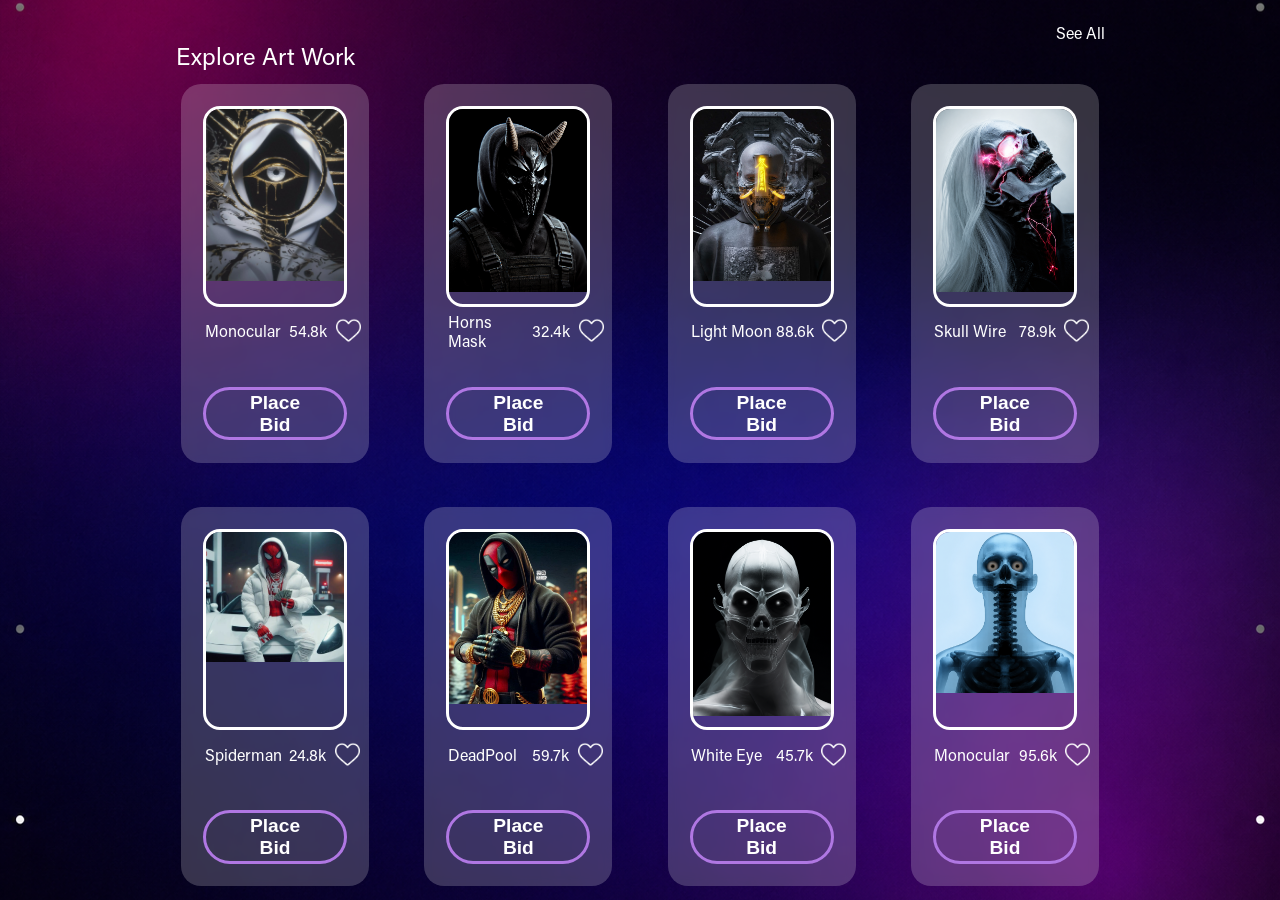
==== index.html @ 2ea966df "my first commit" ====
<!DOCTYPE html>
<html lang="en">
<head>
    <meta charset="UTF-8">
    <meta name="viewport" content="width=device-width, initial-scale=1.0">
    <title>Mythos Auctions</title>
    <link rel="stylesheet" href="Ass_3_easy.css".css">
    <link rel="shortcut icon" href="./Ass_3_easy_assets/favicon.png" type="image/x-icon">
</head>
<body>
    <main>
        <nav>See All</nav>
        <header><h1>Explore Art Work</h1></header>
        <section class="cardContainer">
            <div class="card">
                <div class="image">
                    <img src="./Ass_3_easy_assets/Monoculaar.jpg" alt="">
                </div>
                <div class="textContent">
                    <div class="description">
                        <div class="itemName">Monocular</div>
                        <div class="likes">
                            <div class="textNumber">54.8k</div>
                            <div class="likeIcon"><img src="./Ass_3_easy_assets/heart.png" alt=""></div>
                        </div>
                    </div>
                    <button class="capsuleButton">Place Bid</button>
                </div>

            </div>
            <div class="card">
                <div class="image">
                    <img src="./Ass_3_easy_assets/Horns Mask.png" alt="">
                </div>
                <div class="textContent">
                    <div class="description">
                        <div class="itemName">Horns Mask</div>
                        <div class="likes">
                            <div class="textNumber">32.4k</div>
                            <div class="likeIcon"><img src="./Ass_3_easy_assets/heart.png" alt=""></div>
                        </div>
                    </div>
                    <button class="capsuleButton">Place Bid</button>
                </div>

            </div>
            <div class="card">
                <div class="image">
                    <img src="./Ass_3_easy_assets/Light Moon.jpg" alt="">
                </div>
                <div class="textContent">
                    <div class="description">
                        <div class="itemName">Light Moon</div>
                        <div class="likes">
                            <div class="textNumber">88.6k</div>
                            <div class="likeIcon"><img src="./Ass_3_easy_assets/heart.png" alt=""></div>
                        </div>
                    </div>
                    <button class="capsuleButton">Place Bid</button>
                </div>

            </div>
            <div class="card">
                <div class="image">
                    <img src="./Ass_3_easy_assets/Skull Wire.png" alt="">
                </div>
                <div class="textContent">
                    <div class="description">
                        <div class="itemName">Skull Wire</div>
                        <div class="likes">
                            <div class="textNumber">78.9k</div>
                            <div class="likeIcon"><img src="./Ass_3_easy_assets/heart.png" alt=""></div>
                        </div>
                    </div>
                    <button class="capsuleButton">Place Bid</button>
                </div>

            </div>
            <div class="card">
                <div class="image">
                    <img src="./Ass_3_easy_assets/Swag Spider Man.jpg" alt="">
                </div>
                <div class="textContent">
                    <div class="description">
                        <div class="itemName">Spiderman</div>
                        <div class="likes">
                            <div class="textNumber">24.8k</div>
                            <div class="likeIcon"><img src="./Ass_3_easy_assets/heart.png" alt=""></div>
                        </div>
                    </div>
                    <button class="capsuleButton">Place Bid</button>
                </div>

            </div>
            <div class="card">
                <div class="image">
                    <img src="./Ass_3_easy_assets/DeadpoolGangster.jpg" alt="">
                </div>
                <div class="textContent">
                    <div class="description">
                        <div class="itemName">DeadPool</div>
                        <div class="likes">
                            <div class="textNumber">59.7k</div>
                            <div class="likeIcon"><img src="./Ass_3_easy_assets/heart.png" alt=""></div>
                        </div>
                    </div>
                    <button class="capsuleButton">Place Bid</button>
                </div>

            </div>
            <div class="card">
                <div class="image">
                    <img src="./Ass_3_easy_assets//White Eye.png" alt="">
                </div>
                <div class="textContent">
                    <div class="description">
                        <div class="itemName">White Eye</div>
                        <div class="likes">
                            <div class="textNumber">45.7k</div>
                            <div class="likeIcon"><img src="./Ass_3_easy_assets/heart.png" alt=""></div>
                        </div>
                    </div>
                    <button class="capsuleButton">Place Bid</button>
                </div>

            </div>
            <div class="card">
                <div class="image">
                    <img src="./Ass_3_easy_assets/Plastic Spinal.png" alt="">
                </div>
                <div class="textContent">
                    <div class="description">
                        <div class="itemName">Monocular</div>
                        <div class="likes">
                            <div class="textNumber">95.6k</div>
                            <div class="likeIcon"><img src="./Ass_3_easy_assets/heart.png" alt=""></div>
                        </div>
                    </div>
                    <button class="capsuleButton">Place Bid</button>
                </div>

            </div>
            
        </section>
    </main>
</body>
</html>
---- Ass_3_easy.css ----
@font-face {
    font-family: Acumin;
    src: url(./Ass_3_easy_assets/AcuminR.otf);
}
*{
    margin: 0;
    padding: 0;
    box-sizing: border-box;
}

html, body{
    height: 100%;
    width: 100%;
    font-family: "Acumin";
}

body{
 /* border: solid green; */
 padding: 2% 2% 2% 2%;
 background-image: url(./Ass_3_easy_assets/background.png);
 background-size: cover;
 background-position: center;
 color: white;
}

nav{
    /* border: solid ; */
    text-align: end;
    padding: 0 8%;

}
nav:hover{
    color: #b077e3;
    cursor: pointer;
}
header{
    /* border: solid red; */
    padding: 0 8%;
    margin-bottom: 10px;
}
h1{
    all: unset;
    font-size: x-large;
}
main{
    /* border: solid yellow; */
    height: 95%;
    padding: 0 5% 0 5%;
}

.cardContainer{
    /* border: solid green; */
    height: 100%;
    display: flex;
    justify-content: center;
    flex-wrap: wrap;
    gap:5%;
}

.card{
    background: rgba(255, 255, 255, 0.2); 
     backdrop-filter: blur(5px); 
  -webkit-backdrop-filter: blur(5px); 
    flex-basis: 17%;
    /* border: solid ; */
width: 20%;
height: 47%;
border-radius: 20px;
/* margin-bottom: 3%; */
padding: 2%;
}

.card .image{
    border: solid;
    width: 100%;
    height: 60%;
    border-radius:17px ;
    overflow: hidden;
}
.card .image:hover{
    border-color: #b077e3;
    cursor: pointer;
    scale: 1.01;
}
.image img{
    /* object-fit: contain; */
    width: 100%;
}

.card .textContent{
    display: flex;
    flex-direction: column;
    justify-content: space-between;
    /* border: solid; */
    height: 40%;
}

.card .textContent .description{
    display: flex;
    justify-content: space-between;
    align-items: center;
    /* border: solid; */
    padding-top: 8%;
    margin: 1%;
    height: 30%;
}
.textContent .description .itemName{
    display: flex;
    align-items: center;
    height: 100%;
}
.textContent .description .likes {
    /* border: solid; */
    width: 40%;
    display: flex;
    gap: 15%;
    align-items: center;
    justify-content: space-between;
}
.likes .likeIcon img{
    width: 25px;
    filter: invert(100%);
    
}
.likeIcon img:hover{
    scale: 1.05;
    cursor: pointer;
}

.textContent .capsuleButton{
border: solid #b077e3;
font-size: larger;
padding: 0 30px;
background-color: transparent;
height: 40%;
color: white;
font-weight: bold;
border-radius: 9999px;
}

.textContent .capsuleButton:hover{
    color: #b077e3;
    scale: 1.01;
    cursor: pointer;
}

/* element {
    padding: [top] [right] [bottom] [left];
} */

/* 
To create a capsule button shape, you must use a border-radius value that is equal to or greater than half of the button's height.
## 1. The Standard CSS Method (Recommended)
Using a large pixel value ensures the corners always remain perfectly semi-circular, even if the button width changes dynamically with text.

.capsule-button {
    height: 50px;
    padding: 0 30px;
    border: none;
    background-color: #007bff;
    color: white;

    Core capsule property 
    border-radius: 9999px; 
}

## 2. Percentage Method
If you use percentages, you must apply 50% to get the capsule shape, but this only works perfectly if the button height matches the method layout.

.capsule-button-square {
    width: 60px;
    height: 60px;
    border-radius: 50%;  Generates a perfect circle 
}

Note: Do not use border-radius: 50% on a wide text button, as it will deform into an unpredictable oval shape instead of a capsule.
## 3. Utility Framework Shortcuts
If you are using a modern CSS framework, use these native utility classes:

* Tailwind CSS: rounded-full
* Bootstrap 5: rounded-pill

If you want to refine this design further, let me know:

* Do you want to add a hover effect or an outline border?
* Are you placing an SVG icon inside this capsule button?



 */

 /* 
 To vertically center text within an element, choose the method that matches your layout requirements.
## 1. Flexbox Method (Best for Most Layouts)
Apply Flexbox to the container element holding the text. This handles single or multiple lines of text perfectly.

.container {
    display: flex;
    align-items: center;  Vertically centers text 
    height: 100px;        Requires a defined height 
}

## 2. Line-Height Method (Best for Single-Line Buttons)
Set the line-height of the text exactly equal to the height of its container.

.capsule-button {
    height: 50px;
    line-height: 50px;  Must match the height exactly 
}


* Warning: Do not use this for multi-line text, as each new line will break into a 50px gap.

## 3. CSS Grid Method (Easiest Shortcut)
Apply Grid layout properties directly to the text container.

.container {
    display: grid;
    align-content: center; Vertically centers text   
    height: 120px;
}

## 4. Padding Method (Best for Fluid/Dynamic Heights)
Apply equal top and bottom padding to the text block. This keeps text centered naturally without forcing a fixed container height.

.dynamic-box {
    padding-top: 20px;
    padding-bottom: 20px;
}

To implement this on your project, please let me know:

* Is this text going inside the capsule button we just created?
* Is the text a single line or will it wrap into multiple lines?



 
 */

 /* .glass-panel {
 Semi-transparent white background fill 
  background: rgba(255, 255, 255, 0.2); 
  
   Smoothly shapes the card container edges 
  border-radius: 16px; 
  
   Creates the core frosted-glass blurring effect 
  backdrop-filter: blur(10px); 
  -webkit-backdrop-filter: blur(10px); 
  
   Subtle highlight border simulating a glass edge 
  border: 1px solid rgba(255, 255, 255, 0.3); 
  
   Adds a soft shadow to elevate the layer 
  box-shadow: 0 8px 32px rgba(0, 0, 0, 0.1); 
}
 */
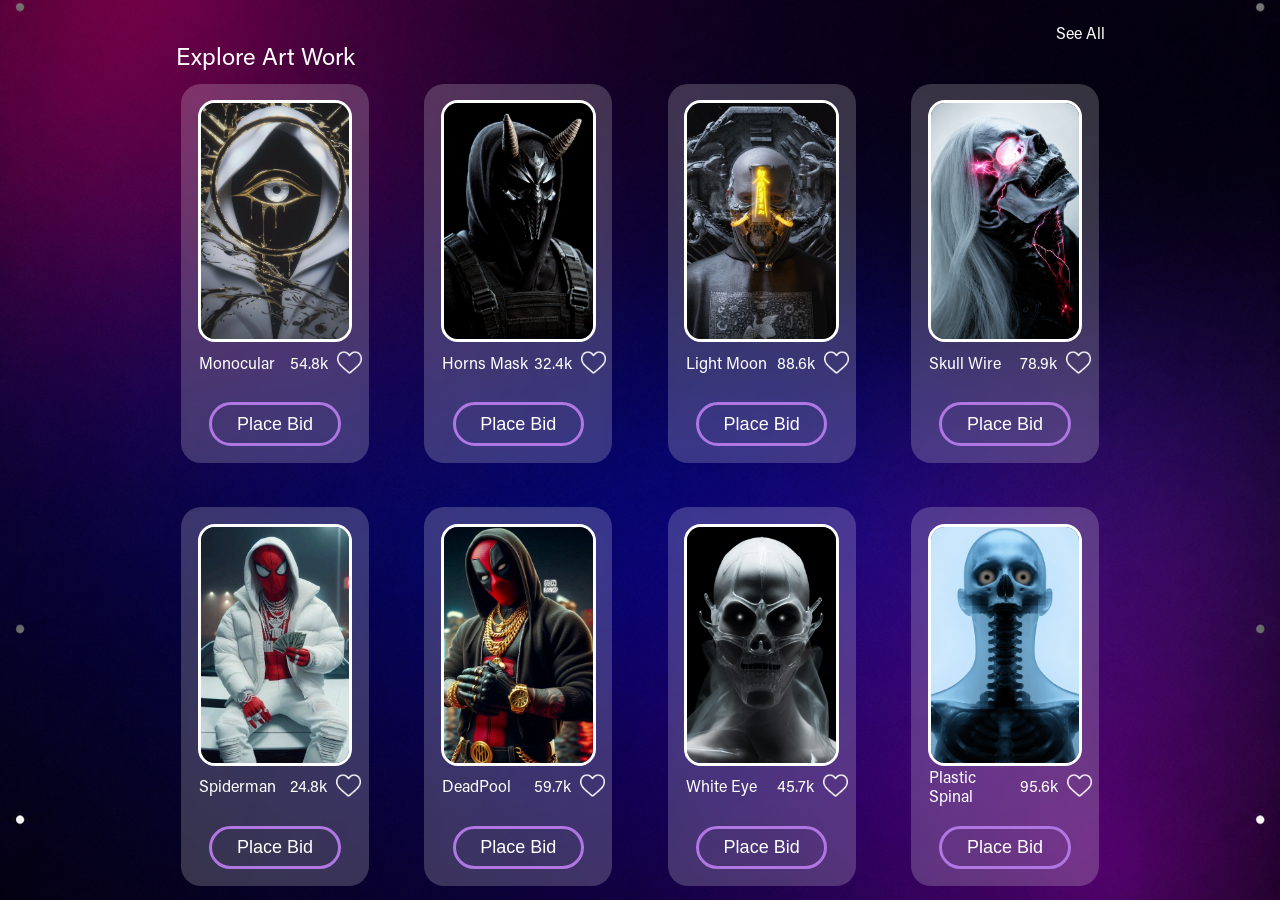
==== commit 18a36af9: "added image preload" ====
--- a/index.html
+++ b/index.html
@@ -3,9 +3,18 @@
 <head>
     <meta charset="UTF-8">
     <meta name="viewport" content="width=device-width, initial-scale=1.0">
-    <title>Mythos Auctions</title>
+    <title>The Cryptic Syndicate | Silent Congregation</title>
     <link rel="stylesheet" href="Ass_3_easy.css".css">
     <link rel="shortcut icon" href="./Ass_3_easy_assets/favicon.png" type="image/x-icon">
+    <link rel="preload" href="./Ass_3_easy_assets/background.png" as="image">
+    <link rel="preload" href="./Ass_3_easy_assets/Monoculaar.jpg" as="image">
+    <link rel="preload" href="./Ass_3_easy_assets/Horns Mask.png" as="image">
+    <link rel="preload" href="./Ass_3_easy_assets/Light Moon.jpg" as="image">
+    <link rel="preload" href="./Ass_3_easy_assets/Skull Wire.png" as="image">
+    <link rel="preload" href="./Ass_3_easy_assets/Swag Spider Man.jpg" as="image">
+    <link rel="preload" href="./Ass_3_easy_assets/DeadpoolGangster.jpg" as="image">
+    <link rel="preload" href="./Ass_3_easy_assets/White Eye.png" as="image">
+    <link rel="preload" href="./Ass_3_easy_assets/Plastic Spinal.png" as="image">
 </head>
 <body>
     <main>
@@ -130,7 +139,7 @@
                 </div>
                 <div class="textContent">
                     <div class="description">
-                        <div class="itemName">Monocular</div>
+                        <div class="itemName">Plastic Spinal</div>
                         <div class="likes">
                             <div class="textNumber">95.6k</div>
                             <div class="likeIcon"><img src="./Ass_3_easy_assets/heart.png" alt=""></div>
--- a/Ass_3_easy.css
+++ b/Ass_3_easy.css
@@ -67,13 +67,13 @@
 height: 47%;
 border-radius: 20px;
 /* margin-bottom: 3%; */
-padding: 2%;
+padding: 1.5%;
 }
 
 .card .image{
     border: solid;
     width: 100%;
-    height: 60%;
+    height: 70%;
     border-radius:17px ;
     overflow: hidden;
 }
@@ -83,8 +83,10 @@
     scale: 1.01;
 }
 .image img{
-    /* object-fit: contain; */
+    object-fit: cover;
+    object-position: top;
     width: 100%;
+    height: 100%;
 }
 
 .card .textContent{
@@ -92,7 +94,7 @@
     flex-direction: column;
     justify-content: space-between;
     /* border: solid; */
-    height: 40%;
+    height: 30%;
 }
 
 .card .textContent .description{
@@ -129,12 +131,14 @@
 
 .textContent .capsuleButton{
 border: solid #b077e3;
-font-size: larger;
-padding: 0 30px;
+font-size: large;
+padding: 0 1rem;
+margin: 0 auto;
 background-color: transparent;
-height: 40%;
+width:85% ;
+height: 42%;
 color: white;
-font-weight: bold;
+/* font-weight: bold; */
 border-radius: 9999px;
 }
 
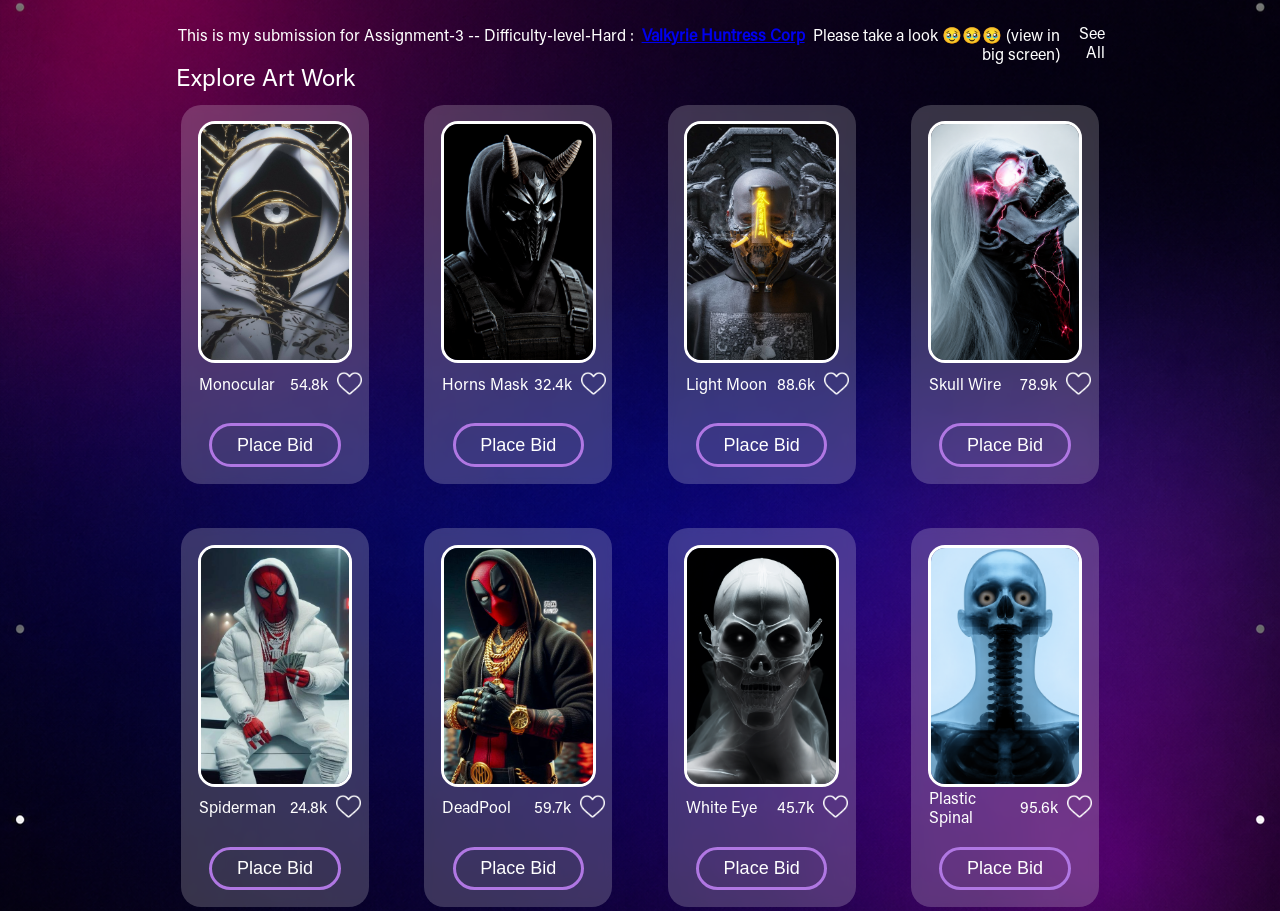
==== commit f4e5f8bc: "updated readme file" ====
--- a/index.html
+++ b/index.html
@@ -7,18 +7,18 @@
     <link rel="stylesheet" href="Ass_3_easy.css".css">
     <link rel="shortcut icon" href="./Ass_3_easy_assets/favicon.png" type="image/x-icon">
     <link rel="preload" href="./Ass_3_easy_assets/background.png" as="image">
-    <link rel="preload" href="./Ass_3_easy_assets/Monoculaar.jpg" as="image">
-    <link rel="preload" href="./Ass_3_easy_assets/Horns Mask.png" as="image">
-    <link rel="preload" href="./Ass_3_easy_assets/Light Moon.jpg" as="image">
-    <link rel="preload" href="./Ass_3_easy_assets/Skull Wire.png" as="image">
-    <link rel="preload" href="./Ass_3_easy_assets/Swag Spider Man.jpg" as="image">
-    <link rel="preload" href="./Ass_3_easy_assets/DeadpoolGangster.jpg" as="image">
-    <link rel="preload" href="./Ass_3_easy_assets/White Eye.png" as="image">
-    <link rel="preload" href="./Ass_3_easy_assets/Plastic Spinal.png" as="image">
+    
 </head>
 <body>
     <main>
-        <nav>See All</nav>
+        <nav>
+            <div>
+                <span>This is my submission for Assignment-3 -- Difficulty-level-Hard&nbsp;:&nbsp; </span>
+                <a target="_blank" href="https://yashrajsinghmeel.github.io/Cohort3-A3/Ass_3_hard/"><strong>Valkyrie Huntress Corp</strong></a>
+                <span>&nbsp;Please take a look 🥹🥹🥹 (view in big screen)</span>
+            </div>
+            <span>See All</span>
+        </nav>
         <header><h1>Explore Art Work</h1></header>
         <section class="cardContainer">
             <div class="card">
--- a/Ass_3_easy.css
+++ b/Ass_3_easy.css
@@ -22,14 +22,21 @@
  background-position: center;
  color: white;
 }
-
+nav div{
+    /* font-size: large; */
+}
 nav{
     /* border: solid ; */
+    display: flex;
     text-align: end;
     padding: 0 8%;
-
-}
-nav:hover{
+    justify-content: space-between;
+
+}
+
+
+
+nav span:hover{
     color: #b077e3;
     cursor: pointer;
 }
